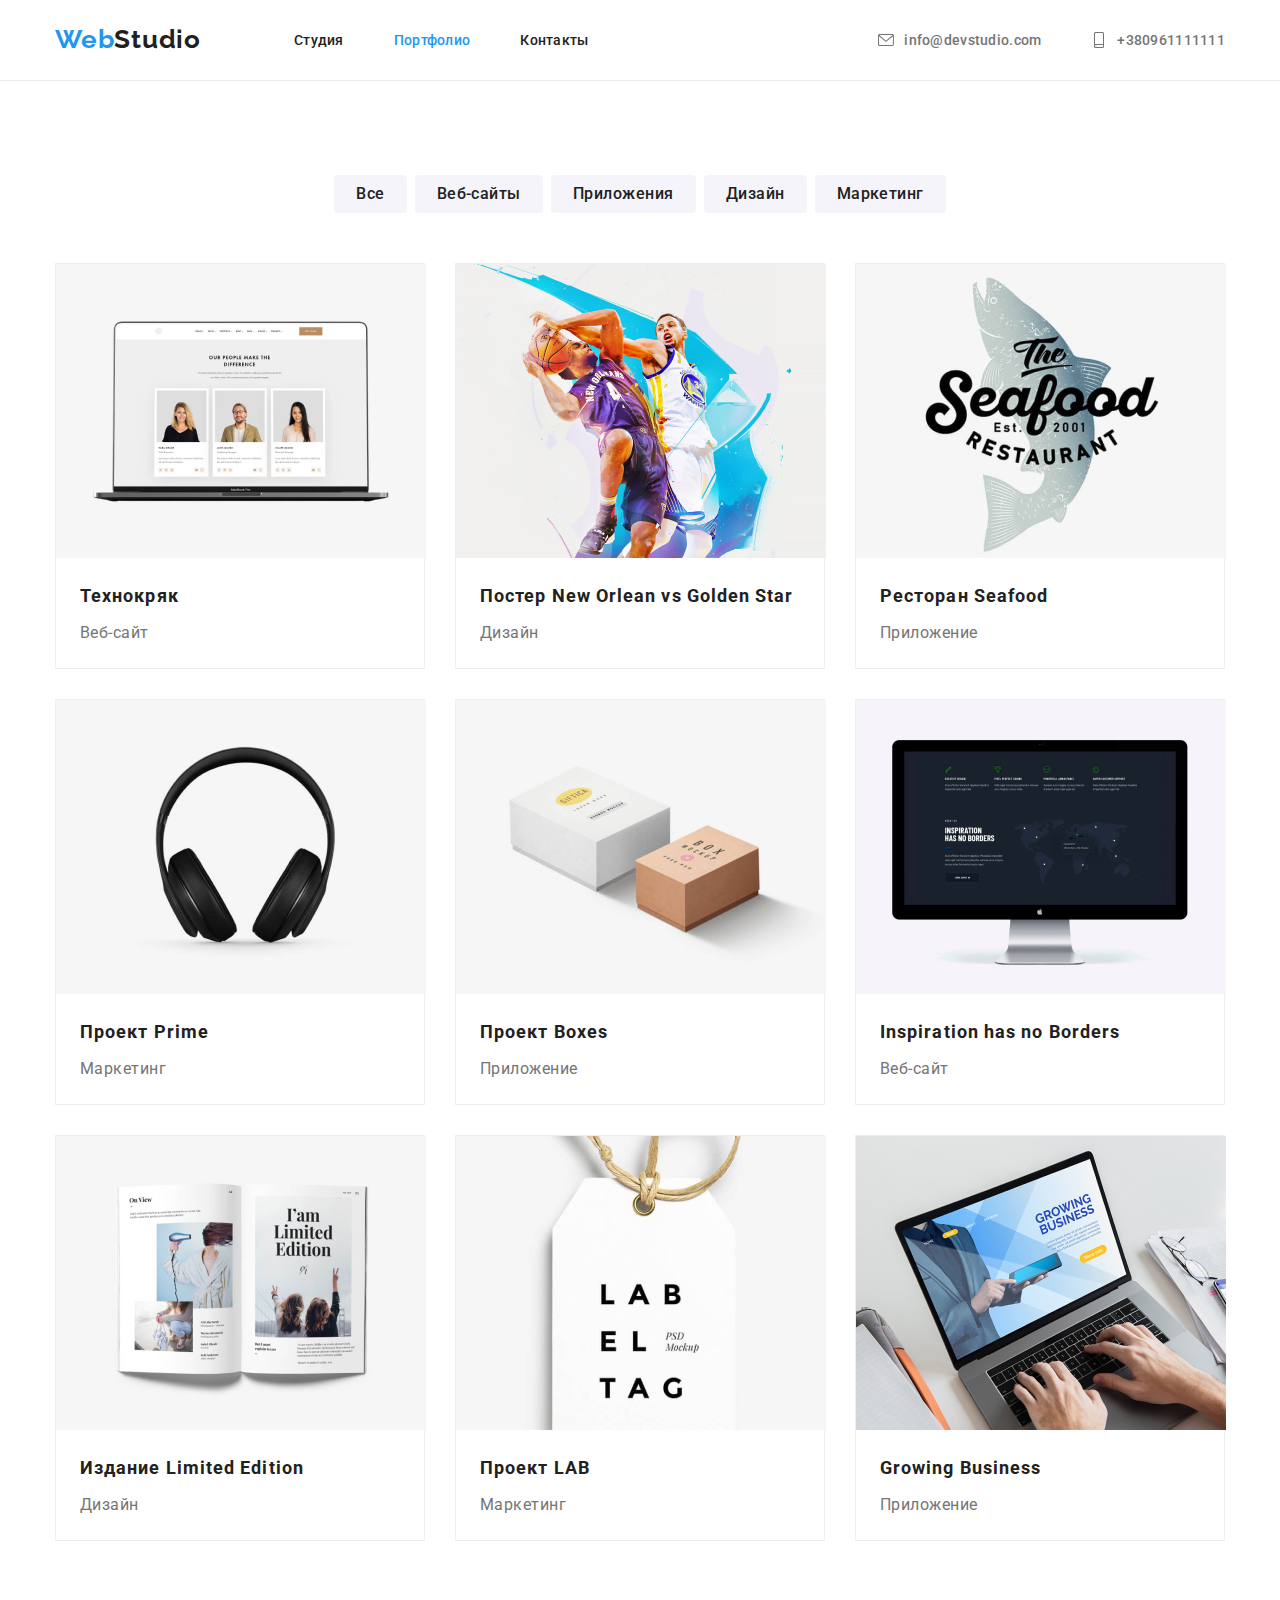
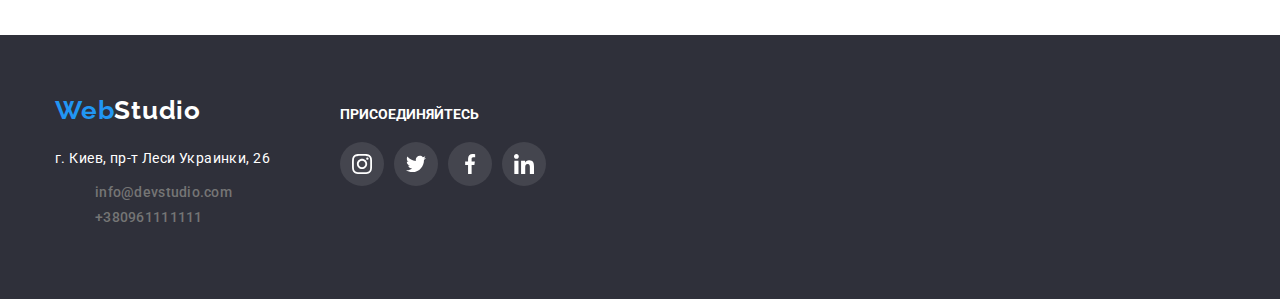
==== portfolio.html @ 50c43d72 "добавила файлы из предыдущих уроков" ====
<!DOCTYPE html>
<html lang="ru">
<head>

<!--Подключение файлов-->

    <meta charset="UTF-8">
    <meta name="viewport" content="width=device-width, initial-scale=1.0">

    <title>Portfolio</title> 
    
    <link rel="stylesheet" href="https://cdnjs.cloudflare.com/ajax/libs/modern-normalize/1.0.0/modern-normalize.min.css">
    <link rel="stylesheet" href="./CSS/style.css">
    <link rel="preconnect" href="https://fonts.gstatic.com">
    <link href = "https://fonts.googleapis.com/css2?family=Raleway:wght@700&family=Roboto:wght@400;500;700;900&display=swap"
    rel = "stylesheet"/>
    
</head>
<body class="font">



    <!--Шапка сайта-->
    <header class="header">
        <!--CONTAINER-->
        <div class="container nav">
                <nav class="header-nav">
                <a class="text"href="/" ><span class="webtext">Web</span>Studio</a>
                <ul class="nav-list">
                    <li class="menu-item"> <a class=" menu-link " href="./index.html">Студия</a></li>
                    <li> <a  class="menu-link current" href="./portfolio.html" >Портфолио</a></li>
                    <li> <a  class="menu-link"href="#contacts">Контакты</a></li>
                </ul>
                </nav>
        
        
                <ul class="contacts-list">
         <li><a class="email" href="info@devstudio">
             <svg class="icon-mail" width="16px" height="12px">
                 <use href="./IMG/symbol-defs.svg#icon-envelope">
        
                 </use>
             </svg>
            
            info@devstudio.com</a></li>
         <li><a class="email" href="+380961111111">
            <svg class="icon-mail" width="10px" height="16px">
                <use href="./IMG/symbol-defs.svg#icon-smartphone">
        
                </use>
            </svg>
            +380961111111</a></li>
                </ul></div>
            </header>
<main>
    <!--HERO-->
    <section class="section-box">
<!--CONTAINER-->
<div class="container">
        <ul class="btns-list">
<li class="buttonss"><button class="btn" type="button">Все</button></li>
<li class="buttonss"><button class="btn" type="button">Веб-сайты</button></li>
<li class="buttonss"><button class="btn" type="button">Приложения</button></li>
<li class="buttonss"><button class="btn" type="button">Дизайн</button></li>
<li class="buttonss"><button class="btn" type="button">Маркетинг</button></li>
    </ul>
    
    <h1 class="visually-hidden">Portfolio</h1>
<ul class="flex-container">
    <li class="item">
        <img src="./IMG/Texno.jpg" alt="ноутбук с карточками людей" width="370px" height="294px">
        <div class="tex"><h2 class="work">Технокряк</h2>
        <p class="web">Веб-сайт</p></div>

    <li class="item">
        <img src="./IMG/posternewOrlean(1).jpg" alt="постер баскетболистов" width="370px" height="294px">
        <div class="tex"><h2 class="work">Постер New Orlean vs Golden Star</h2>
        <p class="web">Дизайн</p></div>
    </li>
    <li class="item">
        <img src="./IMG/seafood.jpg" alt="Логотип ресторана" width="370px" height="294px" >
        <div class="tex"><h2 class="work" >Ресторан Seafood</h2>
        <p class="web">Приложение</p></div>
    </li>
    <li class="item">
        <img src="./IMG/prime.jpg" alt="наушники" width="370px" height="294px">
        <div class="tex"><h2 class="work">Проект Prime</h2>
        <p class="web" >Маркетинг</p></div>
    </li>
    <li class="item">
        <img src="./IMG/boxes.jpg" alt="две коробки.одна белая а другая коричневая" width="370px" height="294px">
        <div class="tex"><h2 class="work">Проект Boxes</h2>
        <p class="web" >Приложение</p></div>
    </li>
    <li class="item">
        <img src="./IMG/inspiration.jpg" alt="монитор компьтера " width="370px" height="294px">
        <div class="tex"><h2 class="work">Inspiration has no Borders</h2>
        <p class="web" >Веб-сайт</p></div>
    </li>
    <li class="item">
        <img src="./IMG/limited.jpg" alt="книга с иллюстрациями" width="370px" height="294px">
        <div class="tex"><h2 class="work">Издание Limited Edition</h2>
        <p class="web" >Дизайн</p></div>
    </li>
    <li class="item">
        <img src="./IMG/LAB.jpg" alt="этикетка с лого" width="370px" height="294px">
        <div class="tex"><h2 class="work">Проект LAB</h2>
        <p class="web" >Маркетинг</p></div>
    </li>
    <li class="item">
        <img src="./IMG/Growing.jpg"alt="мужчина печатает на ноутбуке" width="370px" height="294px">
        <div class="tex"><h2 class="work">Growing Business</h2>
        <p class="web" >Приложение</p></div>

    </li>
</ul></div>
</section></main>
<!--CONTAINER-->

<footer class="page-footer">
    <div class="container">
        <div class="container-icon">
        <div class="footer-address">
    <div class="logo">
    <a  class="textfooter" href="/"><span class="webtext">Web</span>Studio</a></div>
    <address>
        <p class="adress">г. Киев, пр-т Леси Украинки, 26</p>
        <ul class=" email">
    <li><a class="email" href="mailto:info@devstudio">info@devstudio.com</a></li>
    <li><a class="email" href="tel:+380961111111">+380961111111</a></li></ul>
    </address></div> 



     <div class="social">
         <p class="textsocial"> ПРИСОЕДИНЯЙТЕСЬ</p>



         <ul class="social-list">
             <li class="social-item"> <a class="social-link" href="https://www.instagram.com/?hl=ru"> 
                 <svg class="social-icon" width="20px" height="20px">
                     <use href="./IMG/symbol-defs.svg#icon-instagram">

                     </use>
                </svg></a>
             </li>
             <li class="social-item"><a class="social-link" href="#"> 
                <svg class="social-icon" width="20px" height="20px">
                    <use href="./IMG/symbol-defs.svg#icon-twitter">

                    </use>
               </svg></a></li>
             <li class="social-item" ><a class="social-link" href="#"> 
                <svg class="social-icon" width="20px" height="20px">
                    <use href="./IMG/symbol-defs.svg#icon-facebook">

                    </use>
               </svg></a></li>
             <li class="social-item"><a class="social-link" href="#"> 
                <svg class="social-icon" width="20px" height="20px">
                    <use href="./IMG/symbol-defs.svg#icon-linkedin">

                    </use>
               </svg></a></li>

        
         </ul>
        </div></div>
     



</div>


    </footer>
    </body>
    </html>
---- CSS/style.css ----
:root{

            --black-text:rgba(33, 33, 33, 1);
            --blue-text: rgba(33, 150, 243, 1);
            --gray-text:rgba(117, 117, 117, 1);
            --white-text: rgba(255, 255, 255, 1);
            
            --transparent-text06:rgba(255, 255, 255, 0.6);
            
            --header: rgba(255, 255, 255, 1);
            --footer: rgba(47, 48, 58, 1);
            
            --booton: rgba(245, 244, 250, 1);
            
            --background: rgba(47, 48, 58, 1);
            
            --background-icon: rgba(255, 255, 255, 0.1);

            --main-gradient:rgba(47, 48, 58, 0.4);
            --client-list:rgba(175, 177, 184, 1);
            --border:rgba(238, 238, 238, 1);


            }





.header{
    background-color:var(--white-text) ;}

.font{
    font-family:  'Roboto', sans-serif; 
}


/*CCЫЛКИ ДЛЯ КЛАССА КОНТЕЙНЕР*/

.container{
    width: 1200px;
    padding: 0 15px;
    margin: 0 auto;
}

    img{
        display: block;
    }



    /*header*/



.header-nav, .nav-list, .contacts-list, .nav{
display: flex;
}
.header-nav, .nav{
    justify-content: space-between;
    align-items: center;
    
    
}
.nav-list a{

    padding-top: 32px;
    padding-bottom: 32px;
    
}
.nav-list li{
    margin-right: 50px;
    

}
.nav-list{
    margin-top: 0px;
    margin-bottom: 0px;
    margin-left: 93px;
    padding-left: 0px;
}
.nav-list li:last-child{
    margin-right: 0px;}

.contacts-list {margin:0px;
padding: 0px;
list-style: none;
}
.contacts-list a{
    display: flex;
    align-items: center;
    padding-top: 32px;
    padding-bottom: 32px;

}

.contacts-list li:last-child{
    margin-left: 50px;
}
.header{border-bottom: 1px solid rgba(236, 236, 236, 1);}




.text{
    padding-top: 24px;
    padding-bottom: 25px;
}


.text{
    font-family:'Raleway', sans-serif; 
    color:var(--black-text) ;
    font-weight: 700;
    font-size: 26px;
    line-height: 31px;
    letter-spacing: 0.03em;
    text-decoration: none;}

    
    .webtext{
        color:var(--blue-text) ;
    }

a.menu-link{
    color: var(--black-text);
    text-decoration: none;
    font-weight: 500;
    font-size: 14px;
    line-height: 16px;
    letter-spacing: 0.02em;}

   .menu-link:hover, .menu-link:focus, .menu-link:active{color:var(--blue-text) ;}
 .menu-link.current{color:var(--blue-text);
    
    font-size: 14px;
    text-decoration: none;}

.email{
    color: var(--gray-text);
    text-decoration: none;
    font-style: normal;
    font-weight: 500;
    font-size: 14px;
    line-height: 16px;
    letter-spacing: 0.02em;
}
.email:hover {color:var(--blue-text) ;}
.email:focus {color:var(--blue-text) ;}

.email li:first-child{
    margin: 0 auto;
    margin-bottom: 9px;
    
}




/*HERO*/


    .section1 {
    background-color:var(--background) ;
    padding: 200px 0;

    background-image: linear-gradient(to right, var(--main-gradient),var(--main-gradient)
    ),url('../IMG/header.jpg');
    background-repeat: no-repeat;
    background-position: center;
    background-size: cover;
    height: 600px;
    max-width: 1600px;
    margin-left: auto;
    margin-right: auto;

    

}


.list-icon{
    display: flex;
    width: 270px;
    height: 120px;
    border-radius: 4px;
    background-color:var(--booton);
    margin-bottom: 30px;
    justify-content: center;
    align-items: center;
}

.icon{
    width: 65.32px;
    height: 70px;
}


    .Clients{
    padding-top: 94px;
    padding-bottom: 94px;
}

 .clients-list{
        display: flex;
        margin: 50px -15px 0;
        flex-wrap: wrap;
        padding: 0px;
       
    }


    .clients-list li{
        height: 90px; 
        width: 170px;
    display: flex;
    
    border-radius: 4px;
    height: 90px;
    width: 170px;
    margin: 0px 15px;
    justify-content: center;
}
.clients-list a:hover{
    color: var(--blue-text);
    border-color: var(--blue-text);
}

.clients-list a:focus{
    color: var(--blue-text);
    border-color: var(--blue-text);}


.clients-list a{
    color: var(--client-list);
    display: flex;
    border: 1px solid var(--client-list);
    border-radius: 4px;
    height: 100%;
    width: 100%;
    align-items: center;
    justify-content: center;
}
.clients-list svg{
    fill: currentColor;
}
.container-icon{
    display: flex;
    align-items: baseline;
}


/*Иконки для футера*/


.social{
    margin: 0px;
    margin-left: 70px;
}

.social li{
    margin-right: 10px;
}


.social p{
    display: inline-block;
    margin-bottom: 20px;
    font-weight: 700;
    font-size: 14px;
    line-height: 16,4px;
    text-transform: uppercase;
    color: var(--white-text);
}
.textsocial{
    
    display: block;
    margin: 0px;
}
.social-list{
    padding: 0px;
    margin: 0px;
    display: flex;
    justify-content: space-between;

}

.social-item {
    margin: 0px;
    padding: 0px;
    margin-right: 10px;
}
.social-item:last-child{
    margin-right: 0px;
}

.social-icon{
   fill: var(--white-text);
    
    
}

.social-list-comand{
    display: flex;
    margin: 0px;
    padding: 0px;
    justify-content: center;
    text-align: center;
    margin-top: 16px;

    
    

}
.social-icon-comand{
    width: 20px;
    height: 20px;
    
}
.social-link-comand{
    margin: 0px;
    padding: 0px;
   display: flex;
   width: 44px;
   height: 44px;
   fill:var(--client-list);

   justify-content: center;
   align-items: center;
   

 

}
.social-link-comand:hover{
    fill: var(--white-text);
    background-color: var(--blue-text);
    border-radius: 50%;
}
.social-link-comand:focus{
    fill: var(--white-text);
    background-color: var(--blue-text);
    border-radius: 50%;}


.social-item-comand{
    margin: 0px;
    padding: 0px;
    margin-right: 10px;
}



.social-link{
    background-color: var(--background-icon);
    border-radius: 50%;
    width: 44px;
    height: 44px;
    display: flex;
    justify-content: center;
    align-items: center;
    
}
.social-link:hover{
    background-color: var(--blue-text);
}
.social-link:focus{
    background-color: var(--blue-text);
}

.icon-mail{
    fill:currentColor;
    margin-right: 10px;
    width: 16px;
    height: 16px;
    
}





.titlemain{
    text-align: center;
    margin: 0 auto;
    
    
}
.bottons_hero{
    display: block;
    text-align: center;
    border-radius: 4px;
    border:none;
    margin: 0 auto;
    margin-top: 30px;
}


.boxes{
    display: flex;
    padding-left: 0px;
    list-style:none;
    margin: 0px;

}
.section-box{
    padding-top: 94px;
    padding-bottom: 94px;
}
.section-work{
    padding-bottom: 94px;
}
.comand-box{
    padding-top: 94px;
    padding-bottom: 94px;
    
}
.pfoff{
    padding: 30px 20px;
}



.boxes li{
    width: 270px;

}
.boxes li:not(:last-child){
    margin-right: 30px;}


    .tittleimg{
        text-align: center;
        margin-bottom: 50px;
        margin: 0 auto;
        margin-bottom: 50px;
    
    }

    .workphotos {
        display: flex;
        padding-left: 0px;
        padding-right: 0px;
        margin: 0px;
        
        
        

    }
    .workphotos li:not(:last-child){
        margin-right:30px; 
        list-style: none;
    }


.bottons_hero{
    color:var( --white-text);
    font-family: inherit;
    font-weight: 700;
    font-size: 16px;
    width: 200px;
    height: 50px;
    line-height: 30px;
    letter-spacing: 0.06em; 
    background-color: var(--blue-text);
}



.titlemain{
    color: var(--white-text);
    font-weight: 900;
    font-size: 44px;
    line-height: 60px;
    letter-spacing: 0.06em;
    align-items: center;}



.box{margin-top: 0px;
margin-bottom: 0px;}

 .p1 {
    margin-top: 10px;
    margin-bottom: 0px;
}

    .textcomand{
        text-align: center;
        margin-bottom: 50px;
        margin: 0 auto;
        margin-bottom: 50px;
    }

    
    .comand {
        display: flex;
        padding: 0px;
        margin: 0 auto;

    

    }

    .comand .workers{
        box-shadow:  0px 2px 1px 0px rgba(0, 0, 0, 0.2), 
        0px 1px 1px 0px rgba(0, 0, 0, 0.14),
         0px 1px 3px 0px rgba(0, 0, 0, 0.12);
    border-radius: 3px;
    max-width: 270px;
background-color: var( --white-text);
;
       
    }
    .comand .workers:not(:last-child){
        margin-right: 30px;
    }
    .human{
        text-align: center;
        margin-bottom: 10px;
        margin-top: 0px;

    }
    .profession{
        text-align: center;
        margin: 0 auto;
    }

    .item{
        border: 1px solid var(--border);
    }
    .work{
        margin: 0px;
        margin-bottom:4px ;
    }
    .web{
    margin: 0px;
    }
    




.box{
    color:var( --black-text) ;
    font-weight: bold;
    font-size: 14px;
    line-height: 16px;
    letter-spacing: 0.03em;
    text-transform: uppercase;
}

.p1{
color: var(--gray-text);
font-weight: normal;
font-size: 14px;
line-height: 24px;
letter-spacing: 0.03em;
}

    .tittleimg{
color: var( --black-text);
font-weight: 700;
font-size: 36px;
line-height: 42.19px;
letter-spacing: 0.03em;
align-items: center;
}

.comand-box{
    background-color:rgba(245, 244, 250, 1) ;
}

.textcomand{ 
    color: var(--black-text);
    font-weight: 700;
    font-size: 36px;
    line-height: 42.19px;
    letter-spacing: 0.03em;
    align-items: center;

}

.human{
    color: var(--black-text);
    font-weight: 500;
    font-size: 16px;
    line-height: 18.75px;
    letter-spacing: 0.03em;
    align-items: center;
}
.profession{
    color:var(--gray-text);
    font-weight: 400;
    font-size: 16px;
    line-height: 18.75px;
    letter-spacing: 0.03em;
    align-items: center;
}
 /*FOOTER*/

 .footer{
     margin: auto;
 }


 .textfooter{
     margin: 0 auto;

     
 }
 address{
     margin-top: 20px;
 }
 .adress{
     margin: 0 auto;
     margin-bottom: 9px;
     
 }
 
 .email li:first-child{
     margin: 0 auto;
     margin-bottom: 9px;
     
 }
 
 
 
footer{
    background-color: var(--footer);
    padding-top: 60px;
    padding-bottom: 60px;
}

.textfooter{
    font-family:'Raleway', sans-serif; 
    color: white;
    font-weight: 700;
    font-size: 26px;
    line-height: 31px;
    letter-spacing: 0.03em;
    text-decoration: none;
}

    .adress{
        color: var(--white-text);
        font-weight: 400;
        font-style: normal;
        font-size: 14px;
        line-height: 24px;
        letter-spacing: 0.03em;
    }

/*MAIN страницы портфолио*/

.btns-list{
    display: flex;
    justify-content: center;
    margin: 0px;
    padding-left: 0px;

}
    .btns-list .btn{
        border-radius: 4px;
        border: none;
     padding: 6px 22px;
    }
    .buttonss{
        margin-right: 8px;
    }
.buttonss:last-child{
    margin-right: 0px;
}

.btns-list .btn:hover{
    box-shadow: box-shadow: 0px 2px 2px 0px rgba(0, 0, 0, 0.12);

    box-shadow: 0px 1px 2px 0px rgba(0, 0, 0, 0.08);
    
    box-shadow: 0px 3px 1px 0px rgba(0, 0, 0, 0.1);
    ;

}
.btns-list .btn:focus{
    box-shadow: box-shadow: 0px 2px 2px 0px rgba(0, 0, 0, 0.12);

    box-shadow: 0px 1px 2px 0px rgba(0, 0, 0, 0.08);
    
    box-shadow: 0px 3px 1px 0px rgba(0, 0, 0, 0.1);
    ;

}

.flex-container{
    display: flex;
    flex-wrap: wrap;
padding-left: 0px;
padding-right: 0px;
margin-top: 50px;
margin-bottom: 0px;

}
.tex{
    padding-top: 20px;
    padding-right: 24px;
    padding-bottom: 20px;
    padding-left: 24px;
}

.flex-container li{
    width: 370px;
    margin-right: 30px;
    margin-bottom: 30px;

}


.flex-container li:nth-child(3n) {
    margin-right: 0;
}
.flex-container li:nth-last-child(-n+3){
    margin-bottom:0;
}
    
.flex-container li:hover{
    box-shadow: 1px 4px 6px 0px rgba(0, 0, 0, 0.16);

    box-shadow: 0px 4px 4px 0px rgba(0, 0, 0, 0.06);
    
    box-shadow: 0px 1px 1px 0px rgba(0, 0, 0, 0.12),
    
    
    
}






    .btn{
        font-family: 'Roboto', sans-serif; 
        color: var(--black-text);
        background-color: var(--booton);
        font-weight: 500;
        font-size: 16px;
        line-height: 26px;
        letter-spacing: 0.03em; 
        align-items: center; 
    }
    .btn:hover, .btn:focus {background-color:var(--blue-text) ;
        color:var(--white-text);}
    



    .work{
        
        color: var(--black-text);
        font-weight: 700;
        font-size: 18px;
        line-height: 36px;
        letter-spacing: 0.06em; 
        text-decoration: none;
    }
    
    .web{
         
        color: var(--gray-text);
        font-weight: 400;
        font-size: 16px;
        line-height: 30px;
        letter-spacing: 0.03em; 
    
        
    }
    li{
        list-style-type: none;
        
    }
    .a{display: block;}
    .classa{ text-decoration: none;}

    .visually-hidden{
        position: absolute;
        width: 1px;
        height: 1px;
        margin: -1px;
        border: 0;
        padding: 0;
        clip: rect(0 0 0 0);
        overflow: hidden;}
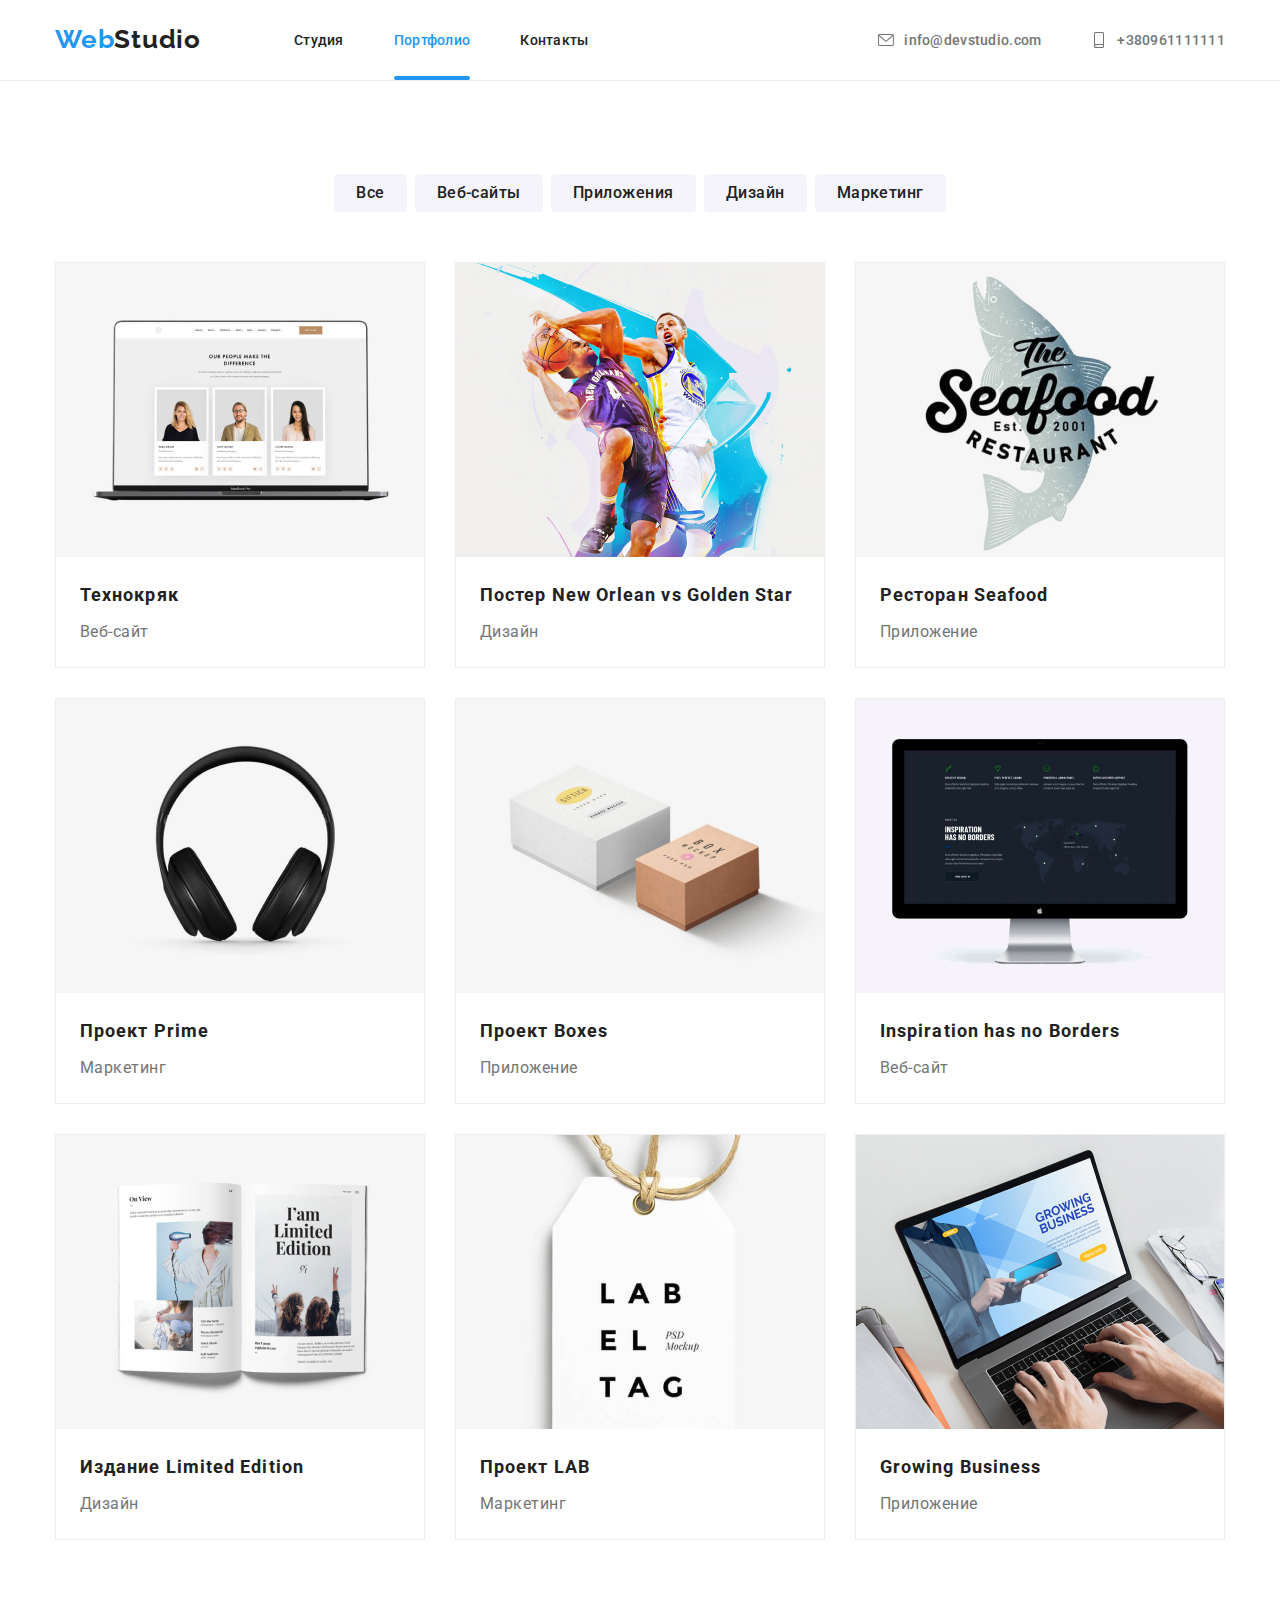
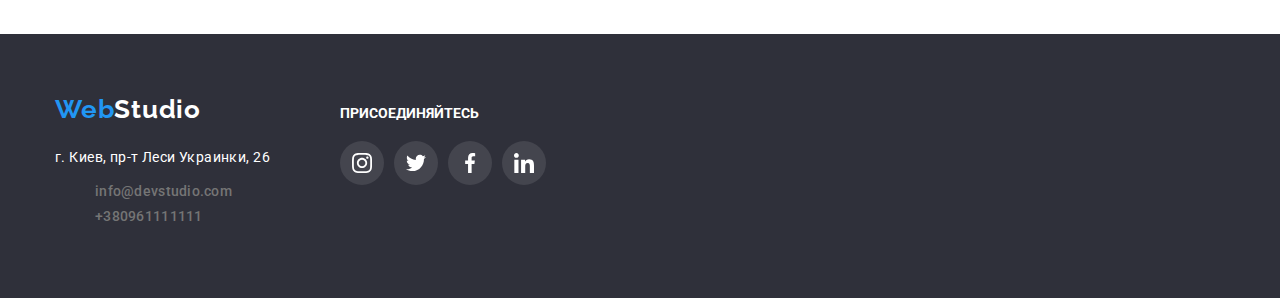
==== commit be94bad1: "overlay" ====
--- a/portfolio.html
+++ b/portfolio.html
@@ -68,7 +68,8 @@
     <h1 class="visually-hidden">Portfolio</h1>
 <ul class="flex-container">
     <li class="item">
-        <img src="./IMG/Texno.jpg" alt="ноутбук с карточками людей" width="370px" height="294px">
+        <div class="thumb-photo">
+        <img src="./IMG/Texno.jpg" alt="ноутбук с карточками людей" width="370px" height="294px"></div>
         <div class="tex"><h2 class="work">Технокряк</h2>
         <p class="web">Веб-сайт</p></div>
 
--- a/CSS/style.css
+++ b/CSS/style.css
@@ -25,12 +25,24 @@
 
             }
 
-
-
+:root{
+    --timing-function:
+        cubic-bezier(0.4, 0, 0.2, 1) ;
+}
+
+body{
+    padding-top: 80px;
+}
 
 
 .header{
-    background-color:var(--white-text) ;}
+    background-color:var(--white-text) ;
+    position: fixed;
+    width: 100%;
+    top: 0px;
+    left: 0px;
+    
+}
 
 .font{
     font-family:  'Roboto', sans-serif; 
@@ -130,7 +142,13 @@
     font-weight: 500;
     font-size: 14px;
     line-height: 16px;
-    letter-spacing: 0.02em;}
+    letter-spacing: 0.02em;
+    
+}
+
+.menu-link{
+    position: relative;
+}
 
    .menu-link:hover, .menu-link:focus, .menu-link:active{color:var(--blue-text) ;}
  .menu-link.current{color:var(--blue-text);
@@ -155,6 +173,32 @@
     margin-bottom: 9px;
     
 }
+
+
+.menu-link::after{
+    content:"";
+    display: block;
+    width: 100%;
+    height: 4px;
+    background-color:var(--blue-text);
+    border-radius: 2px;
+    position: absolute;
+    left: 0;
+    bottom: 0;
+   opacity: 0;
+   transition: opacity 250ms var(--timing-function);
+
+}
+.menu-link:hover::after{
+    opacity: 1;
+}
+.menu-link:focus::after{
+    opacity: 1  
+}
+.menu-link.current::after{
+   opacity: 1  
+}
+
 
 
 
@@ -388,6 +432,7 @@
     
     
 }
+
 .bottons_hero{
     display: block;
     text-align: center;
@@ -396,6 +441,66 @@
     margin: 0 auto;
     margin-top: 30px;
 }
+
+.backdrop{
+    position: fixed;
+    top: 0px;
+    left: 0px;
+    width: 100%;
+    height: 100%;
+    background-color:rgba(0, 0, 0, 0.2);
+    
+    
+}
+
+.backdrop.is-hidden {
+    visibility: hidden;
+    opacity: 0;
+    pointer-events: none;
+
+}
+
+.modal {
+    position: absolute;
+    top: 50%;
+    left: 50%;
+     transform: translate(-50%, -50%);
+     width: 528px;
+     background-color: var(--white-text);
+    padding: 40px;
+    height: 581px;
+     overflow-y: auto;
+     border-radius: 4px;
+     box-shadow: box-shadow: 0px 2px 1px 0px rgba(0, 0, 0, 0.2);
+
+     box-shadow: 0px 1px 1px 0px rgba(0, 0, 0, 0.14);
+     
+     box-shadow: 0px 1px 3px 0px rgba(0, 0, 0, 0.12);
+}
+
+.close{
+    position: absolute;
+    
+}
+.modal-close{
+    position: absolute;
+    right: 8px;
+    top: 8px;
+    display: flex;
+    align-items: center;
+    justify-content: center;
+    width: 30px;
+    height: 30px;
+    margin-left: auto;
+    border: 1px solid rgba(0, 0, 0, 0.1);
+    border-radius: 50%;
+    
+   
+    
+}
+
+
+
 
 
 .boxes{
@@ -455,6 +560,15 @@
     }
 
 
+
+
+
+
+
+    
+
+
+    
 .bottons_hero{
     color:var( --white-text);
     font-family: inherit;
@@ -466,6 +580,39 @@
     letter-spacing: 0.06em; 
     background-color: var(--blue-text);
 }
+
+
+.thumb-photo{
+    position: relative;
+}
+
+
+.thumb-photo::before{ 
+    display: inline-block;
+    content: '';
+    position: absolute;
+    bottom: 0px;
+    left: 0px;
+    width: 100%;
+    height:100%;
+    background-color:rgba(33, 150, 243, 0.9);
+    opacity: 0;
+    transform: translateY(100%);
+    transition: 250ms cubic-bezier(0.4, 0, 0.2, 1);
+
+}
+.item :hover.thumb-photo::before{
+    transform: translateY(0);
+    opacity: 1;
+}
+.item{
+    overflow: hidden;
+}
+
+
+
+
+
 
 
 
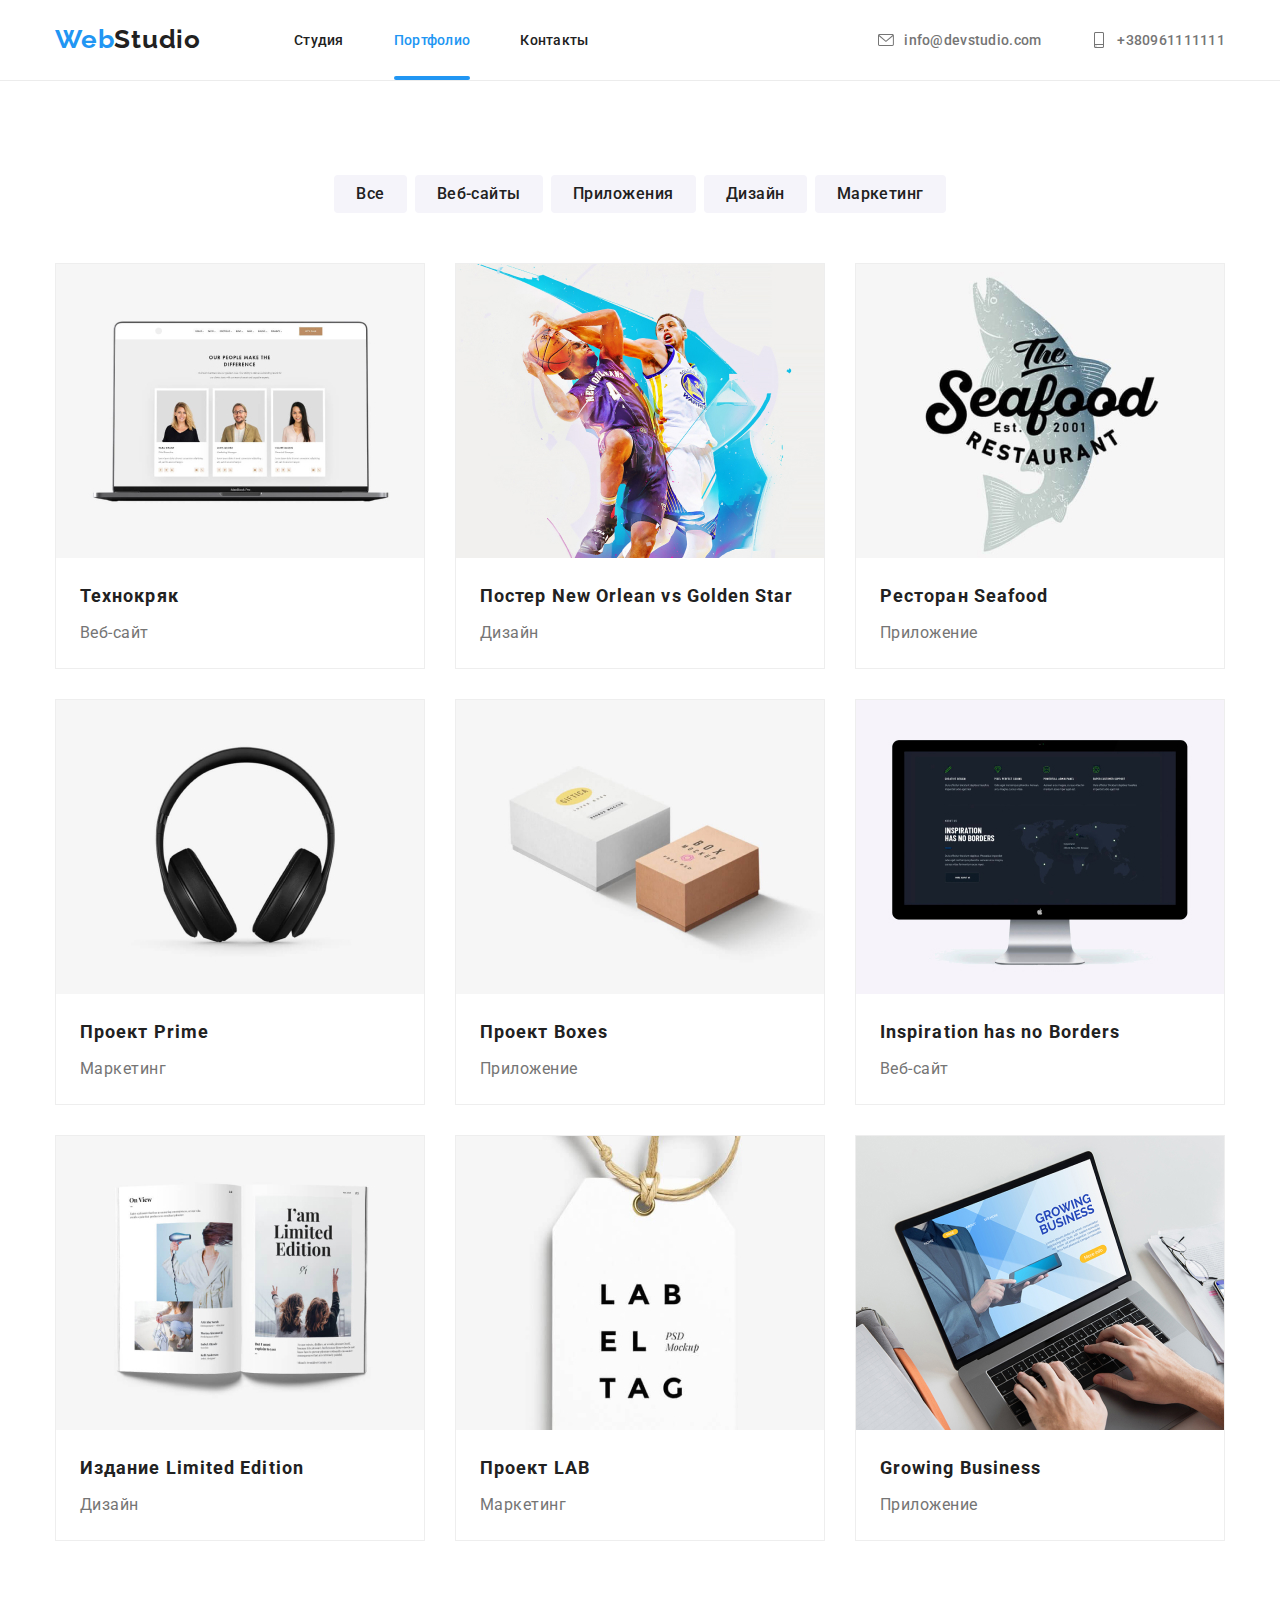
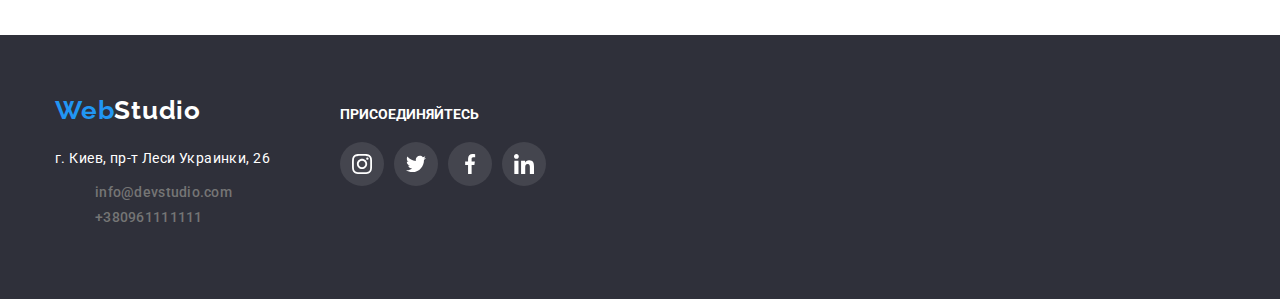
==== commit b0ffa186: "добавление owerflow" ====
--- a/portfolio.html
+++ b/portfolio.html
@@ -68,50 +68,100 @@
     <h1 class="visually-hidden">Portfolio</h1>
 <ul class="flex-container">
     <li class="item">
-        <div class="thumb-photo">
-        <img src="./IMG/Texno.jpg" alt="ноутбук с карточками людей" width="370px" height="294px"></div>
+        
+        <a class="link-portfolio" href="#">
+    <div class="box-portfolio">
+        <img src="./IMG/Texno.jpg" alt="ноутбук с карточками людей" width="370px" height="294px">
+        <div class="box-overlay">
+            <p>Технокряк это современная площадка распространения коронавируса. Компании используют эту платформу для цифрового шпионажа и атак на защищённые сервера конкурентов.</p>
+        </div>
+
+</div>
         <div class="tex"><h2 class="work">Технокряк</h2>
-        <p class="web">Веб-сайт</p></div>
-
-    <li class="item">
+        <p class="web">Веб-сайт</p></div></a>
+    
+
+    <li class="item">
+        <a class="link-portfolio" href="">
+            <div class="box-portfolio" >
         <img src="./IMG/posternewOrlean(1).jpg" alt="постер баскетболистов" width="370px" height="294px">
-        <div class="tex"><h2 class="work">Постер New Orlean vs Golden Star</h2>
-        <p class="web">Дизайн</p></div>
-    </li>
-    <li class="item">
+        <div class="box-overlay">
+            <p>Технокряк это современная площадка распространения коронавируса. Компании используют эту платформу для цифрового шпионажа и атак на защищённые сервера конкурентов.</p>
+        </div>
+        </div><div class="tex"><h2 class="work">Постер New Orlean vs Golden Star</h2>
+        <p class="web">Дизайн</p></div></a>
+
+    </li>
+
+    <li class="item">
+        <a class="link-portfolio" href="">
+            <div class="box-portfolio" >
         <img src="./IMG/seafood.jpg" alt="Логотип ресторана" width="370px" height="294px" >
-        <div class="tex"><h2 class="work" >Ресторан Seafood</h2>
-        <p class="web">Приложение</p></div>
-    </li>
-    <li class="item">
-        <img src="./IMG/prime.jpg" alt="наушники" width="370px" height="294px">
-        <div class="tex"><h2 class="work">Проект Prime</h2>
-        <p class="web" >Маркетинг</p></div>
-    </li>
-    <li class="item">
+        <div class="box-overlay">
+            <p>Технокряк это современная площадка распространения коронавируса. Компании используют эту платформу для цифрового шпионажа и атак на защищённые сервера конкурентов.</p>
+        </div>
+    </div><div class="tex"><h2 class="work" >Ресторан Seafood</h2>
+        <p class="web">Приложение</p></div></a>
+    </li>
+    <li class="item">
+        <a class="link-portfolio" href="">
+            <div class="box-portfolio" >
+             <img src="./IMG/prime.jpg" alt="наушники" width="370px" height="294px">
+             <div class="box-overlay">
+                <p>Технокряк это современная площадка распространения коронавируса. Компании используют эту платформу для цифрового шпионажа и атак на защищённые сервера конкурентов.</p>
+            </div>
+            </div><div class="tex"><h2 class="work">Проект Prime</h2>
+        <p class="web" >Маркетинг</p></div></a>
+    </li>
+    <li class="item">
+        <a class="link-portfolio" href="">
+            <div class="box-portfolio" >
         <img src="./IMG/boxes.jpg" alt="две коробки.одна белая а другая коричневая" width="370px" height="294px">
-        <div class="tex"><h2 class="work">Проект Boxes</h2>
-        <p class="web" >Приложение</p></div>
-    </li>
-    <li class="item">
+        <div class="box-overlay">
+            <p>Технокряк это современная площадка распространения коронавируса. Компании используют эту платформу для цифрового шпионажа и атак на защищённые сервера конкурентов.</p>
+        </div>
+    </div><div class="tex"><h2 class="work">Проект Boxes</h2>
+        <p class="web" >Приложение</p></div></a>
+    </li>
+    <li class="item">
+        <a class="link-portfolio" href="">
+            <div class="box-portfolio" >
         <img src="./IMG/inspiration.jpg" alt="монитор компьтера " width="370px" height="294px">
-        <div class="tex"><h2 class="work">Inspiration has no Borders</h2>
-        <p class="web" >Веб-сайт</p></div>
-    </li>
-    <li class="item">
+        <div class="box-overlay">
+            <p>Технокряк это современная площадка распространения коронавируса. Компании используют эту платформу для цифрового шпионажа и атак на защищённые сервера конкурентов.</p>
+        </div>
+    </div><div class="tex"><h2 class="work">Inspiration has no Borders</h2>
+        <p class="web" >Веб-сайт</p></div></a>
+    </li>
+    <li class="item">
+        <a class="link-portfolio" href="">
+            <div class="box-portfolio" >
         <img src="./IMG/limited.jpg" alt="книга с иллюстрациями" width="370px" height="294px">
-        <div class="tex"><h2 class="work">Издание Limited Edition</h2>
-        <p class="web" >Дизайн</p></div>
-    </li>
-    <li class="item">
+        <div class="box-overlay">
+            <p>Технокряк это современная площадка распространения коронавируса. Компании используют эту платформу для цифрового шпионажа и атак на защищённые сервера конкурентов.</p>
+        </div>
+    </div><div class="tex"><h2 class="work">Издание Limited Edition</h2>
+        <p class="web" >Дизайн</p></div></a>
+    </li>
+    <li class="item">
+        <a class="link-portfolio" href="">
+            <div class="box-portfolio" >
         <img src="./IMG/LAB.jpg" alt="этикетка с лого" width="370px" height="294px">
-        <div class="tex"><h2 class="work">Проект LAB</h2>
-        <p class="web" >Маркетинг</p></div>
-    </li>
-    <li class="item">
+        <div class="box-overlay">
+            <p>Технокряк это современная площадка распространения коронавируса. Компании используют эту платформу для цифрового шпионажа и атак на защищённые сервера конкурентов.</p>
+        </div>
+    </div><div class="tex"><h2 class="work">Проект LAB</h2>
+        <p class="web" >Маркетинг</p></div></a>
+    </li>
+    <li class="item">
+        <a class="link-portfolio" href="">
+            <div class="box-portfolio" >
         <img src="./IMG/Growing.jpg"alt="мужчина печатает на ноутбуке" width="370px" height="294px">
-        <div class="tex"><h2 class="work">Growing Business</h2>
-        <p class="web" >Приложение</p></div>
+        <div class="box-overlay">
+            <p>Технокряк это современная площадка распространения коронавируса. Компании используют эту платформу для цифрового шпионажа и атак на защищённые сервера конкурентов.</p>
+        </div>
+    </div><div class="tex"><h2 class="work">Growing Business</h2>
+        <p class="web" >Приложение</p></div></a>
 
     </li>
 </ul></div>
--- a/CSS/style.css
+++ b/CSS/style.css
@@ -30,19 +30,7 @@
         cubic-bezier(0.4, 0, 0.2, 1) ;
 }
 
-body{
-    padding-top: 80px;
-}
-
-
-.header{
-    background-color:var(--white-text) ;
-    position: fixed;
-    width: 100%;
-    top: 0px;
-    left: 0px;
-    
-}
+
 
 .font{
     font-family:  'Roboto', sans-serif; 
@@ -422,6 +410,34 @@
     
 }
 
+.image-tumb{
+    position: relative;
+}
+.image-overlay{
+  content: "";
+  position: absolute;
+  bottom: 0;
+  width: 100%;
+  height: 70px;
+  text-align: center;
+  font-weight: 700;
+  line-height: 1.14;
+  font-size: 14px;
+  text-transform: uppercase;
+  padding-top: 27px;
+  color: var(--white-text);
+  background-color: rgba(47, 48, 58, 0.8);
+  
+}
+.image-overlay p{
+    margin-bottom: 0px;
+    margin-top: 0px;
+    padding: 0px;
+}
+
+
+
+
 
 
 
@@ -503,6 +519,9 @@
 
 
 
+
+
+
 .boxes{
     display: flex;
     padding-left: 0px;
@@ -560,15 +579,6 @@
     }
 
 
-
-
-
-
-
-    
-
-
-    
 .bottons_hero{
     color:var( --white-text);
     font-family: inherit;
@@ -582,32 +592,34 @@
 }
 
 
-.thumb-photo{
+
+
+
+
+.box-portfolio{
     position: relative;
-}
-
-
-.thumb-photo::before{ 
-    display: inline-block;
-    content: '';
+    overflow: hidden;
+}
+.box-overlay{
     position: absolute;
+    top: 0;
+    left: 0;
+    width: 100%;
+    height: 100%;
+    transform: translateY(100%);
+    color: var(--white-text);
+    padding: 63px 24px;
+    line-height: 1.55;
+    font-size: 10px;
     bottom: 0px;
-    left: 0px;
-    width: 100%;
-    height:100%;
-    background-color:rgba(33, 150, 243, 0.9);
-    opacity: 0;
-    transform: translateY(100%);
-    transition: 250ms cubic-bezier(0.4, 0, 0.2, 1);
-
-}
-.item :hover.thumb-photo::before{
+    background-color: var(--blue-text);
+    transition: transform 250ms cubic-bezier(0.4, 0, 0.2, 1);
+
+}
+.box-portfolio:hover .box-overlay{
     transform: translateY(0);
-    opacity: 1;
-}
-.item{
-    overflow: hidden;
-}
+}
+a{text-decoration: none;}
 
 
 
